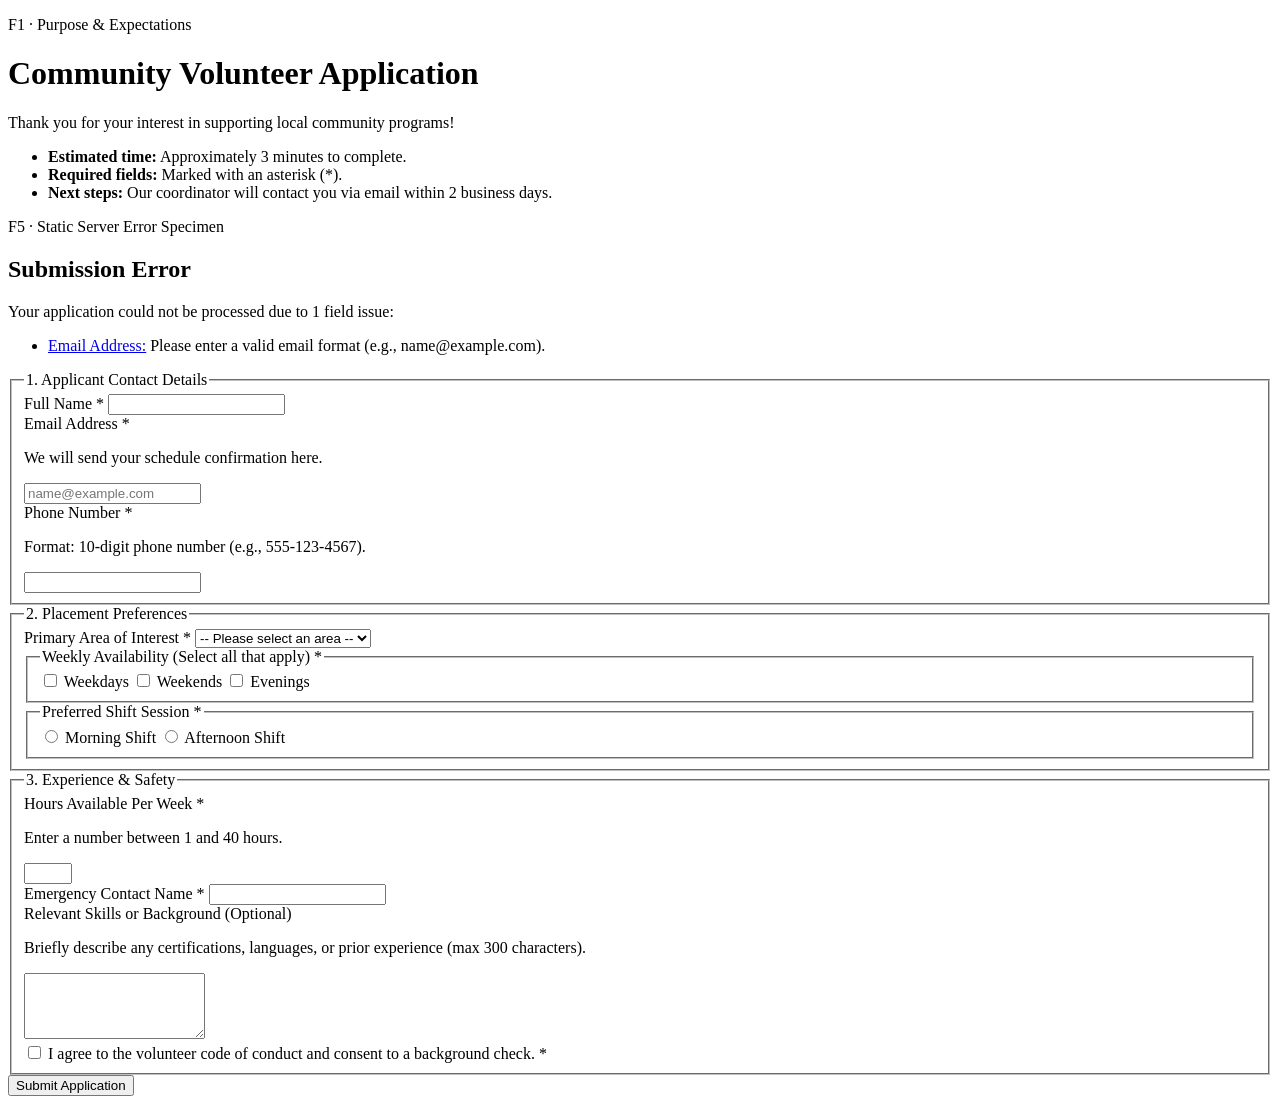
==== index.html @ c78e82db "index.html" ====
<!doctype html>
<html lang="en">
  <head>
    <meta charset="utf-8">
    <meta name="viewport" content="width=device-width, initial-scale=1">
    <title>Community Volunteer Application</title>
    <link rel="stylesheet" href="styles.css">
  </head>
  <body>
    <!-- F1: Purpose and Expectations -->


<header class="page-header">
  <p class="eyebrow">F1 · Purpose & Expectations</p>
  <h1>Community Volunteer Application</h1>
  <p class="lede">Thank you for your interest in supporting local community programs!</p>
  
  <div class="form-expectations-box">
    <ul>
      <li><strong>Estimated time:</strong> Approximately 3 minutes to complete.</li>
      <li><strong>Required fields:</strong> Marked with an asterisk (<span class="required-star" aria-hidden="true">*</span>).</li>
      <li><strong>Next steps:</strong> Our coordinator will contact you via email within 2 business days.</li>
    </ul>
  </div>
</header>

    <main>
      <!-- F5: Static Server Error Specimen (For Rubric Evaluation) -->
      <section class="server-error-specimen" aria-labelledby="error-specimen-heading">
        <p class="meta-tag">F5 · Static Server Error Specimen</p>
        <div class="error-banner" role="alert">
          <h2 id="error-specimen-heading">Submission Error</h2>
          <p>Your application could not be processed due to 1 field issue:</p>
          <ul>
            <li><a href="#email">Email Address:</a> Please enter a valid email format (e.g., name@example.com).</li>
          </ul>
        </div>
      </section>

      <!-- F3/F4: Semantic Form Structure & Native Validation -->
      <form method="get" class="volunteer-form" novalidate>
  <!-- SECTION 1: APPLICANT IDENTITY -->
  <fieldset class="form-section">
    <legend>1. Applicant Contact Details</legend>
    <div class="field-group">
      <label for="fullname">Full Name <span class="required-indicator" aria-hidden="true">*</span></label>
      <input type="text" id="fullname" name="fullname" autocomplete="name" required>
    </div>
    <div class="field-group">
      <label for="email">Email Address <span class="required-indicator" aria-hidden="true">*</span></label>
      <p id="email-hint" class="field-hint">We will send your schedule confirmation here.</p>
      <input type="email" id="email" name="email" placeholder="name@example.com" autocomplete="email" aria-describedby="email-hint" required>
    </div>
    <div class="field-group">
      <label for="phone">Phone Number <span class="required-indicator" aria-hidden="true">*</span></label>
      <p id="phone-hint" class="field-hint">Format: 10-digit phone number (e.g., 555-123-4567).</p>
      <input type="tel" id="phone" name="phone" autocomplete="tel" pattern="[0-9]{3}-[0-9]{3}-[0-9]{4}" aria-describedby="phone-hint" required>
    </div>
  </fieldset>
  
  <!-- Remaining fieldsets/inputs with `aria-required="true"` removed where `required` is present -->
</form>
        <!-- SECTION 2: VOLUNTEERING PREFERENCES -->
        <fieldset class="form-section">
          <legend>2. Placement Preferences</legend>

          <div class="field-group">
            <label for="interest">Primary Area of Interest <span class="required-indicator" aria-hidden="true">*</span></label>
            <select id="interest" name="interest" required>
              <option value="">-- Please select an area --</option>
              <option value="events">Event Setup & Logistics</option>
              <option value="mentorship">Youth Mentorship</option>
              <option value="admin">Administrative Support</option>
              <option value="outreach">Community Outreach</option>
            </select>
          </div>

          <!-- Sub-Group: Availability Checkboxes -->
          <fieldset class="sub-fieldset">
            <legend>Weekly Availability (Select all that apply) <span class="required-indicator" aria-hidden="true">*</span></legend>
            <div class="choice-group">
              <label class="choice-label">
                <input type="checkbox" name="availability" value="weekday"> Weekdays
              </label>
              <label class="choice-label">
                <input type="checkbox" name="availability" value="weekend"> Weekends
              </label>
              <label class="choice-label">
                <input type="checkbox" name="availability" value="evening"> Evenings
              </label>
            </div>
          </fieldset>

          <!-- Sub-Group: Session Radio Buttons -->
          <fieldset class="sub-fieldset">
            <legend>Preferred Shift Session <span class="required-indicator" aria-hidden="true">*</span></legend>
            <div class="choice-group">
              <label class="choice-label">
                <input type="radio" id="session-morning" name="session" value="morning" required> Morning Shift
              </label>
              <label class="choice-label">
                <input type="radio" id="session-afternoon" name="session" value="afternoon" required> Afternoon Shift
              </label>
            </div>
          </fieldset>
        </fieldset>

        <!-- SECTION 3: EXPERIENCE & COMMITMENT -->
        <fieldset class="form-section">
          <legend>3. Experience & Safety</legend>

          <div class="field-group">
            <label for="weeklyhours">Hours Available Per Week <span class="required-indicator" aria-hidden="true">*</span></label>
            <p id="hours-hint" class="field-hint">Enter a number between 1 and 40 hours.</p>
            <input 
              type="number" 
              id="weeklyhours" 
              name="weeklyhours" 
              min="1" 
              max="40" 
              aria-describedby="hours-hint" 
              required 
              
            >
          </div>

          <div class="field-group">
            <label for="emergencycontact">Emergency Contact Name <span class="required-indicator" aria-hidden="true">*</span></label>
            <input 
              type="text" 
              id="emergencycontact" 
              name="emergencycontact" 
              autocomplete="off" 
              required 
              
            >
          </div>

          <div class="field-group">
            <label for="skills">Relevant Skills or Background (Optional)</label>
            <p id="skills-hint" class="field-hint">Briefly describe any certifications, languages, or prior experience (max 300 characters).</p>
            <textarea 
              id="skills" 
              name="skills" 
              rows="4" 
              maxlength="300" 
              aria-describedby="skills-hint"
            ></textarea>
          </div>

          <div class="field-group choice-field">
            <label class="choice-label">
              <input type="checkbox" id="consent" name="consent" value="agreed" required>
              I agree to the volunteer code of conduct and consent to a background check. <span class="required-indicator" aria-hidden="true">*</span>
            </label>
          </div>
        </fieldset>

        <!-- SUBMIT ACTION -->
        <div class="form-actions">
          <button type="submit" class="submit-btn">Submit Application</button>
        </div>

    </main>
  </body>
</html>
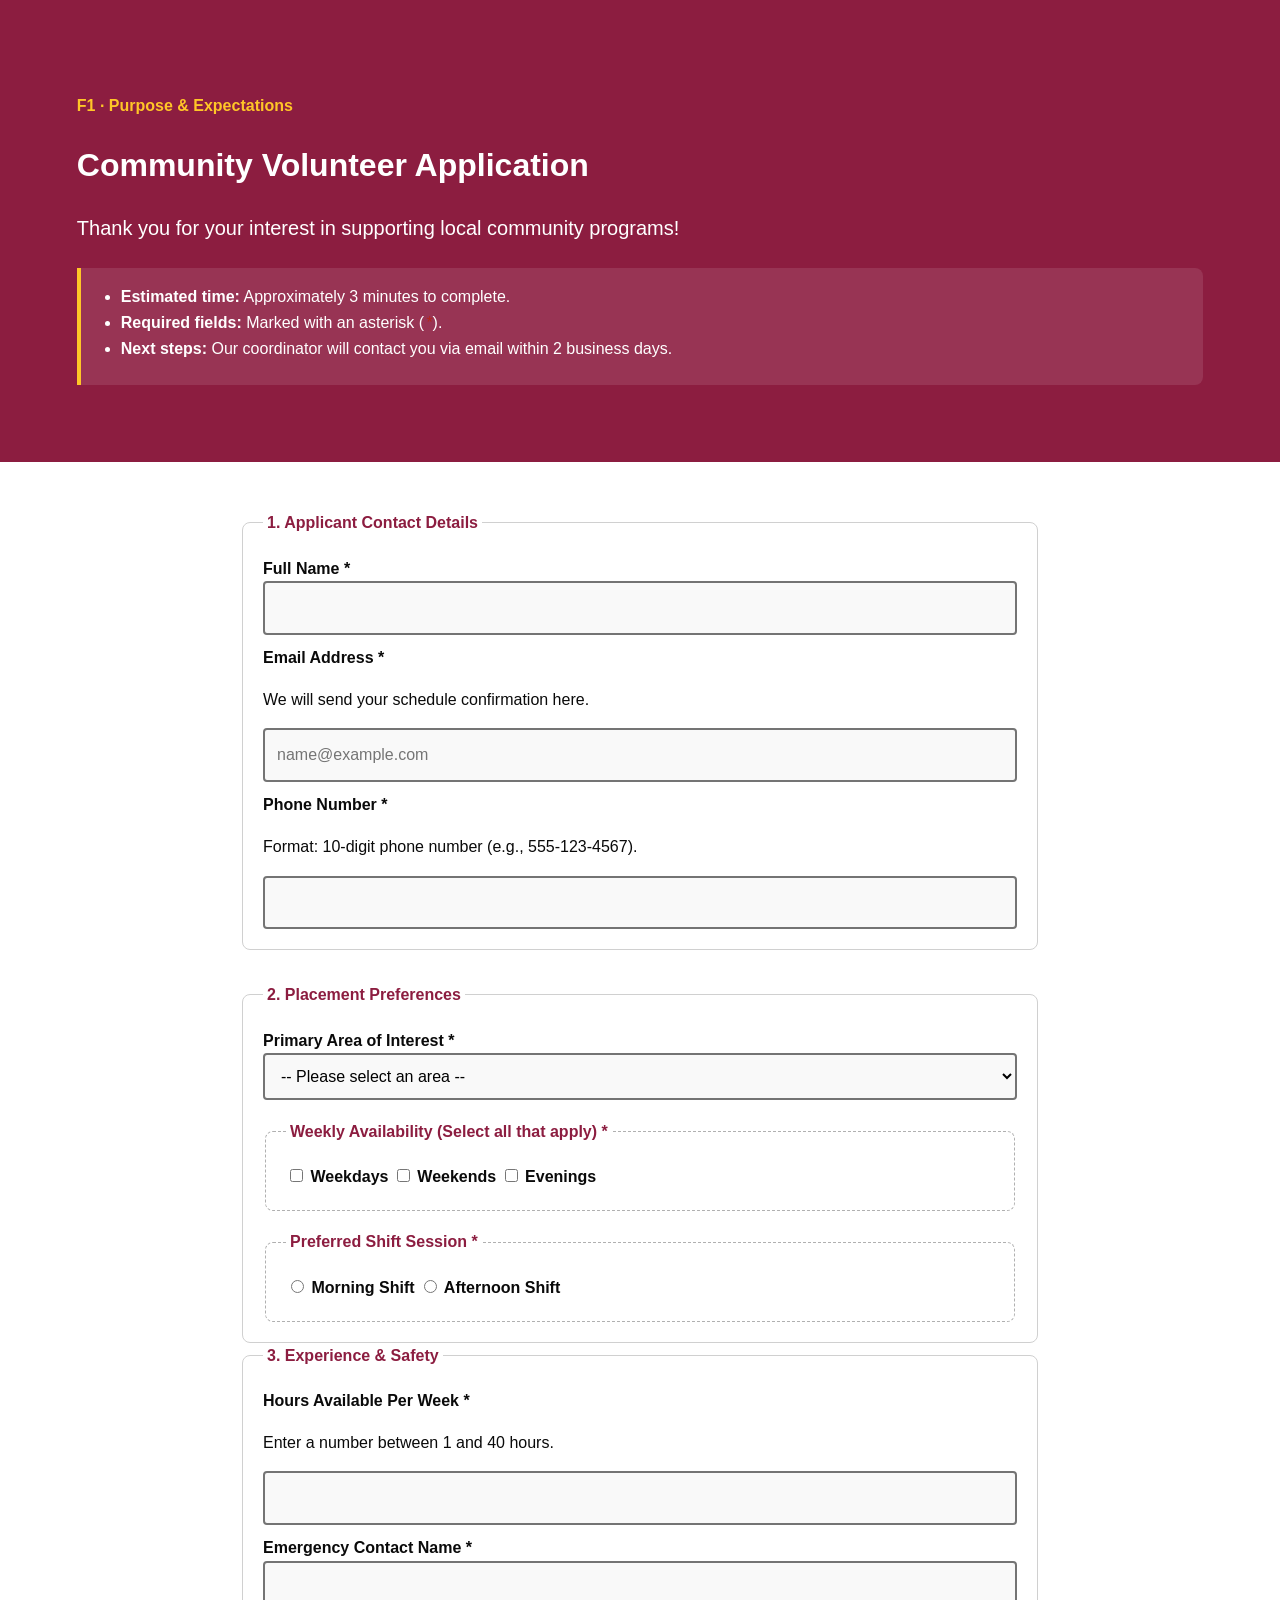
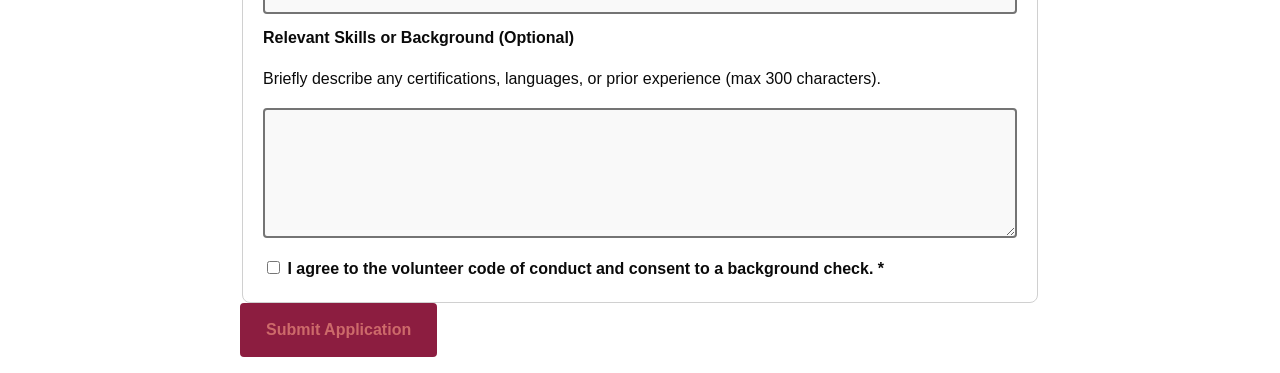
==== commit 950a4a5d: "Remove server error section Removed static server error specimen section" ====
--- a/index.html
+++ b/index.html
@@ -25,19 +25,10 @@
 </header>
 
     <main>
-      <!-- F5: Static Server Error Specimen (For Rubric Evaluation) -->
-      <section class="server-error-specimen" aria-labelledby="error-specimen-heading">
-        <p class="meta-tag">F5 · Static Server Error Specimen</p>
-        <div class="error-banner" role="alert">
-          <h2 id="error-specimen-heading">Submission Error</h2>
-          <p>Your application could not be processed due to 1 field issue:</p>
-          <ul>
-            <li><a href="#email">Email Address:</a> Please enter a valid email format (e.g., name@example.com).</li>
-          </ul>
-        </div>
-      </section>
+  
+     
 
-      <!-- F3/F4: Semantic Form Structure & Native Validation -->
+
       <form method="get" class="volunteer-form" novalidate>
   <!-- SECTION 1: APPLICANT IDENTITY -->
   <fieldset class="form-section">
@@ -58,9 +49,9 @@
     </div>
   </fieldset>
   
-  <!-- Remaining fieldsets/inputs with `aria-required="true"` removed where `required` is present -->
+
 </form>
-        <!-- SECTION 2: VOLUNTEERING PREFERENCES -->
+        
         <fieldset class="form-section">
           <legend>2. Placement Preferences</legend>
 
@@ -105,7 +96,7 @@
           </fieldset>
         </fieldset>
 
-        <!-- SECTION 3: EXPERIENCE & COMMITMENT -->
+       
         <fieldset class="form-section">
           <legend>3. Experience & Safety</legend>
 
@@ -163,4 +154,4 @@
 
     </main>
   </body>
-</html>+</html>
--- a/styles.css
+++ b/styles.css
@@ -0,0 +1,212 @@
+:root {
+    --color-text: #0a0a0a;
+    --color-surface: #fff;
+    --color-action: #8c1d40;      /* ASU Maroon */
+    --color-action-hover: #6a142f;/* Darker maroon for hover states */
+    --color-accent: #ffc627;      /* ASU Gold for focus rings & eyebrow */
+    --color-border: #747474;
+    --color-error: #b3261e;
+    --color-muted: #5c6670;
+    --space-3: 1rem;
+    --radius: .5rem;
+    --measure: 68ch;
+    --touch-target-min: 44px;     /* F6 Target Size Requirement */
+}
+
+*, *::before, *::after {
+    box-sizing: border-box;
+}
+
+body {
+    margin: 0;
+    color: var(--color-text);
+    background: var(--color-surface);
+    font-family: Arial, sans-serif;
+    line-height: 1.6;
+}
+
+/* F1 Purpose Header Banner */
+.page-header {
+    padding: clamp(2rem, 6vw, 5rem);
+    background: var(--color-action);
+    color: #fff;
+}
+
+.eyebrow {
+    color: var(--color-accent);
+    font-weight: 700;
+}
+
+.lede {
+    max-width: var(--measure);
+    font-size: 1.25rem;
+}
+
+.form-expectations-box {
+    background: rgba(255, 255, 255, 0.1);
+    border-left: .25rem solid var(--color-accent);
+    padding: 1rem 1.25rem;
+    margin-top: 1.5rem;
+    border-radius: 0 var(--radius) var(--radius) 0;
+}
+
+.form-expectations-box ul {
+    margin: 0 0 0.5rem 0;
+    padding-left: 1.25rem;
+}
+
+/* Layout */
+main {
+    max-width: 52rem;
+    margin: auto;
+    padding: var(--space-3);
+}
+
+section, form {
+    margin-block: 2rem;
+}
+
+form, fieldset, .field {
+    display: grid;
+    gap: .65rem;
+}
+
+form {
+    gap: 1.5rem;
+}
+
+fieldset {
+    padding: 1.25rem;
+    border: 1px solid #d0d0d0;
+    border-radius: var(--radius);
+}
+
+.sub-fieldset {
+    border: 1px dashed #b0b0b0;
+    margin-top: 0.5rem;
+}
+
+legend, label {
+    font-weight: 700;
+}
+
+legend {
+    color: var(--color-action);
+    padding: 0 .25rem;
+}
+
+.required-star {
+    color: var(--color-error);
+    margin-left: .15rem;
+}
+
+.help {
+    margin: 0;
+    color: var(--color-muted);
+    font-size: 0.875rem;
+}
+
+/* Native Control Formats & 44px Touch Targets */
+input, select, textarea, button {
+    font: inherit;
+}
+
+input:not([type="radio"]):not([type="checkbox"]), select, textarea {
+    width: 100%;
+    min-height: var(--touch-target-min); /* Touch target accessibility */
+    padding: .75rem;
+    border: 2px solid var(--color-border);
+    border-radius: .25rem;
+    background-color: #f9f9f9;
+}
+
+textarea {
+    min-height: 8rem;
+    resize: vertical;
+}
+
+/* Custom Styled Radio & Checkbox Choices */
+.choice {
+    display: flex;
+    gap: .65rem;
+    align-items: center;
+    min-height: var(--touch-target-min); /* 44px minimum touch height */
+    padding: .25rem 0;
+    cursor: pointer;
+}
+
+.choice input {
+    inline-size: 1.25rem;
+    block-size: 1.25rem;
+    accent-color: var(--color-action); /* Custom Maroon for radio/checkbox */
+    cursor: pointer;
+}
+
+/* Button & Action Styling */
+button {
+    justify-self: start;
+    min-height: var(--touch-target-min);
+    padding: .75rem 1.5rem;
+    background: var(--color-action);
+    color: #cd6a6a;
+    border: 2px solid var(--color-action);
+    border-radius: .25rem;
+    font-weight: 700;
+    cursor: pointer;
+    transition: background-color 0.2s ease;
+}
+
+button:hover {
+    background: var(--color-action-hover);
+    border-color: var(--color-action-hover);
+}
+
+/* Keyboard Focus Ring State */
+:focus-visible {
+    outline: .25rem solid var(--color-accent) !important;
+    outline-offset: .2rem !important;
+}
+
+/* F5 State Specimen Banner & Error States */
+.error-summary, .field-error {
+    padding: 1rem;
+    border-left: .4rem solid var(--color-error);
+    background: #fff1f0;
+    border-radius: 0 var(--radius) var(--radius) 0;
+}
+
+.error-summary h2 {
+    margin-top: 0;
+    color: var(--color-error);
+    font-size: 1.2rem;
+}
+
+.error-summary ul {
+    margin-bottom: 0;
+}
+
+.error-summary a {
+    color: var(--color-error);
+    font-weight: bold;
+}
+
+.field-error input,
+.field-error select,
+.field-error textarea {
+    border-color: var(--color-error);
+    background-color: #fff8f8;
+}
+
+button:disabled {
+    opacity: .55;
+    cursor: not-allowed;
+}
+
+/* Responsive Grid for Paired Fields */
+@media (min-width: 48rem) {
+    .paired-fields {
+        display: grid;
+        grid-template-columns: 1fr 1fr;
+        gap: 1.25rem;
+    }
+}
